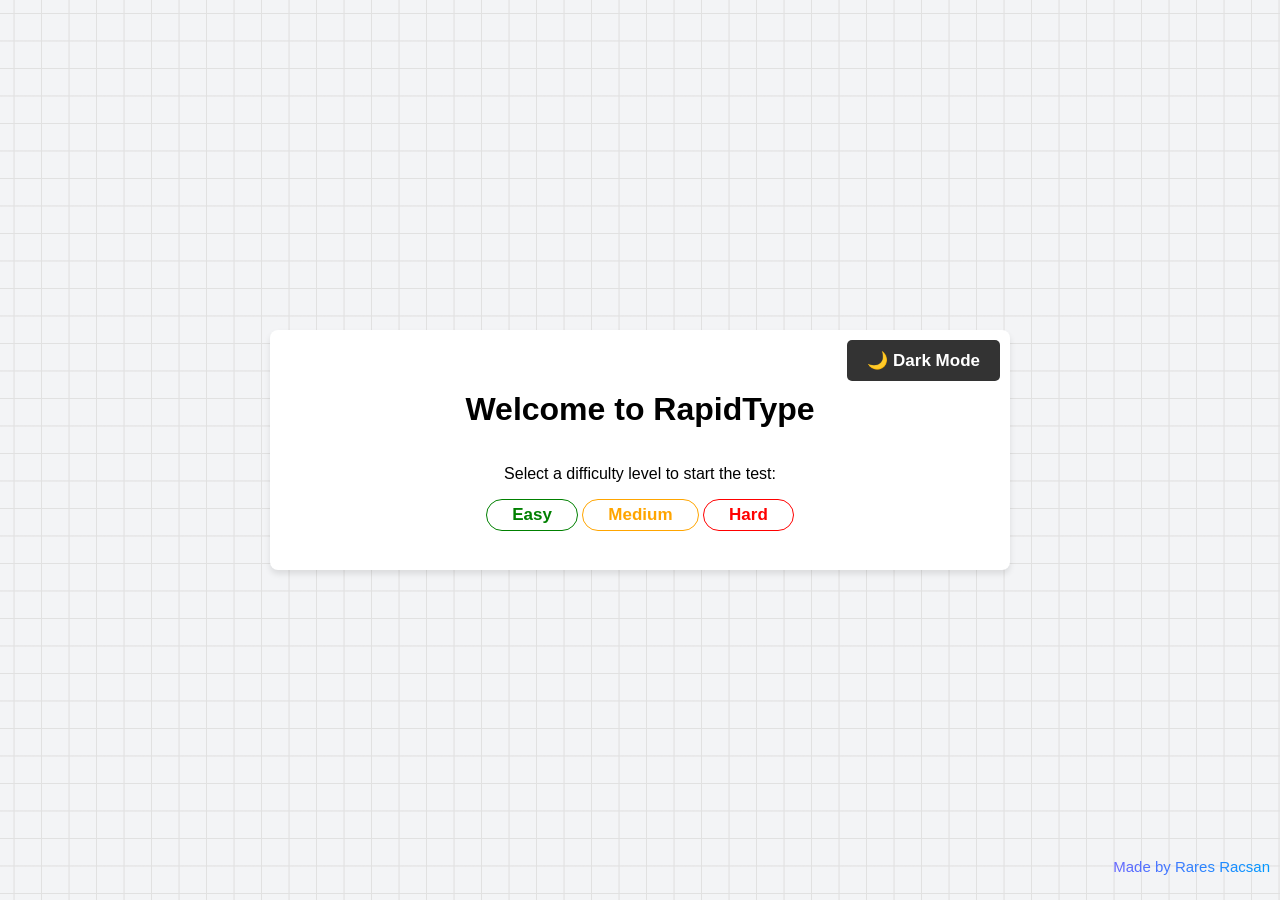
==== index.html @ 55bacde4 "Added toggleable dark mode" ====
<!DOCTYPE html>
<html lang="en">
<head>
  <meta charset="UTF-8">
  <meta name="viewport" content="width=device-width, initial-scale=1.0">
  <title>RapidType - Typing Speed Test</title>
  <link rel="stylesheet" href="index_style.css">
</head>
<body>
  <div class="container">
    <h1>Welcome to RapidType</h1>
    <p>Select a difficulty level to start the test:</p>
    <button id="dark-mode-toggle" class="dark-mode-btn">🌙 Dark Mode</button>
    <div class="difficulty-buttons">
      <button class="easy" onclick="startGame('easy')"><span>Easy</span></button>
      <button class="medium" onclick="startGame('medium')"><span>Medium</span></button>
      <button class="hard" onclick="startGame('hard')"><span>Hard</span></button>
    </div>
  </div>
  <div class="footer" id="footertext">
    <p class="rainbow rainbow_text_animated">Made by Rares Racsan</p>
  </div>
  <script>
    function startGame(level) {
      window.location.href = `test.html?difficulty=${level}`;
    }

    // Dark mode toggle
    const darkModeToggle = document.getElementById('dark-mode-toggle');
    const body = document.body;

    // Check for saved theme preference or default to light mode
    const currentTheme = localStorage.getItem('theme') || 'light';
    if (currentTheme === 'dark') {
      body.classList.add('dark');
      darkModeToggle.textContent = '☀️ Light Mode';
    }

    darkModeToggle.addEventListener('click', () => {
      body.classList.toggle('dark');
      const theme = body.classList.contains('dark') ? 'dark' : 'light';
      localStorage.setItem('theme', theme);
      darkModeToggle.textContent = theme === 'dark' ? '☀️ Light Mode' : '🌙 Dark Mode';
    });
  </script>
</body>
</html>
---- index_style.css ----
body,
html {
  margin: 0;
  padding: 0;
  box-sizing: border-box;
  font-family: Arial, sans-serif;
}

body {
  display: flex;
  justify-content: center;
  align-items: center;
  height: 100vh;
  --bg-color: #f3f4f6;
  --grid-color: #E1E1E1;
  background-color: var(--bg-color);
  background-image: linear-gradient(0deg, transparent 24%, var(--grid-color) 25%, var(--grid-color) 26%, transparent 27%,transparent 74%, var(--grid-color) 75%, var(--grid-color) 76%, transparent 77%,transparent),
      linear-gradient(90deg, transparent 24%, var(--grid-color) 25%, var(--grid-color) 26%, transparent 27%,transparent 74%, var(--grid-color) 75%, var(--grid-color) 76%, transparent 77%,transparent);
  background-size: 55px 55px;
}

.dark {
  --bg-color: #333;
  --grid-color: #555;
}

.container {
  text-align: center;
  background: #fff;
  padding: 20px;
  width: 700px;
  min-height: 200px;
  border-radius: 8px;
  box-shadow: 0 4px 6px rgba(0, 0, 0, 0.1);
  display: flex;
  flex-direction: column;
  justify-content: center;
  align-items: center;
  position: relative;
}

.dark-mode-btn {
  background: #333;
  color: white;
  border: none;
  padding: 10px 20px;
  border-radius: 5px;
  cursor: pointer;
  position: absolute;
  top: 10px;
  right: 10px;
}

.dark-mode-btn:hover {
  background: #555;
}

button {
  background: transparent;
  position: relative;
  padding: 5px 15px;
  align-items: center;
  font-size: 17px;
  font-weight: 600;
  text-decoration: none;
  cursor: pointer;
  border-radius: 25px;
  outline: none;
  overflow: hidden;
  transition: color 0.3s 0.1s ease-out;
  text-align: center;
  z-index: 2;
}

button.easy {
  color: green;
  border: 1px solid green;
}

button.medium {
  color: orange;
  border: 1px solid orange;
}

button.hard {
  color: red;
  border: 1px solid red;
}

button span {
  margin: 10px;
}

button::before {
  position: absolute;
  top: 0;
  left: 0;
  right: 0;
  bottom: 0;
  margin: auto;
  content: "";
  border-radius: 50%;
  display: block;
  width: 20em;
  height: 20em;
  left: -5em;
  text-align: center;
  transition: box-shadow 0.5s ease-out;
  z-index: -1;
}

button.easy:hover {
    color: #fff;
    border: 1px solid green;
}

button.medium:hover {
    color: #fff;
    border: 1px solid orange;
}

button.hard:hover {
  color: #fff;
  border: 1px solid red;
}

button.easy:hover::before {
    box-shadow: inset 0 0 0 10em green;
  }

button.medium:hover::before {
  box-shadow: inset 0 0 0 10em orange;
}

button.hard:hover::before {
  box-shadow: inset 0 0 0 10em red;
}

.footer {
  position: fixed;
  bottom: 10px;
  right: 10px;
  font-size: 0.9em;
  color: black;
}

.rainbow {
  text-align: center;
  font-size: 15px;
}

.rainbow_text_animated {
  background: linear-gradient(to right, #6666ff, #0099ff , #00ff00, #ff3399, #6666ff);
  -webkit-background-clip: text;
  background-clip: text;
  color: transparent;
  animation: rainbow_animation 6s ease-in-out infinite;
  background-size: 400% 100%;
}

@keyframes rainbow_animation {
  0%,100% {
      background-position: 0 0;
  }

  50% {
      background-position: 100% 0;
  }
}
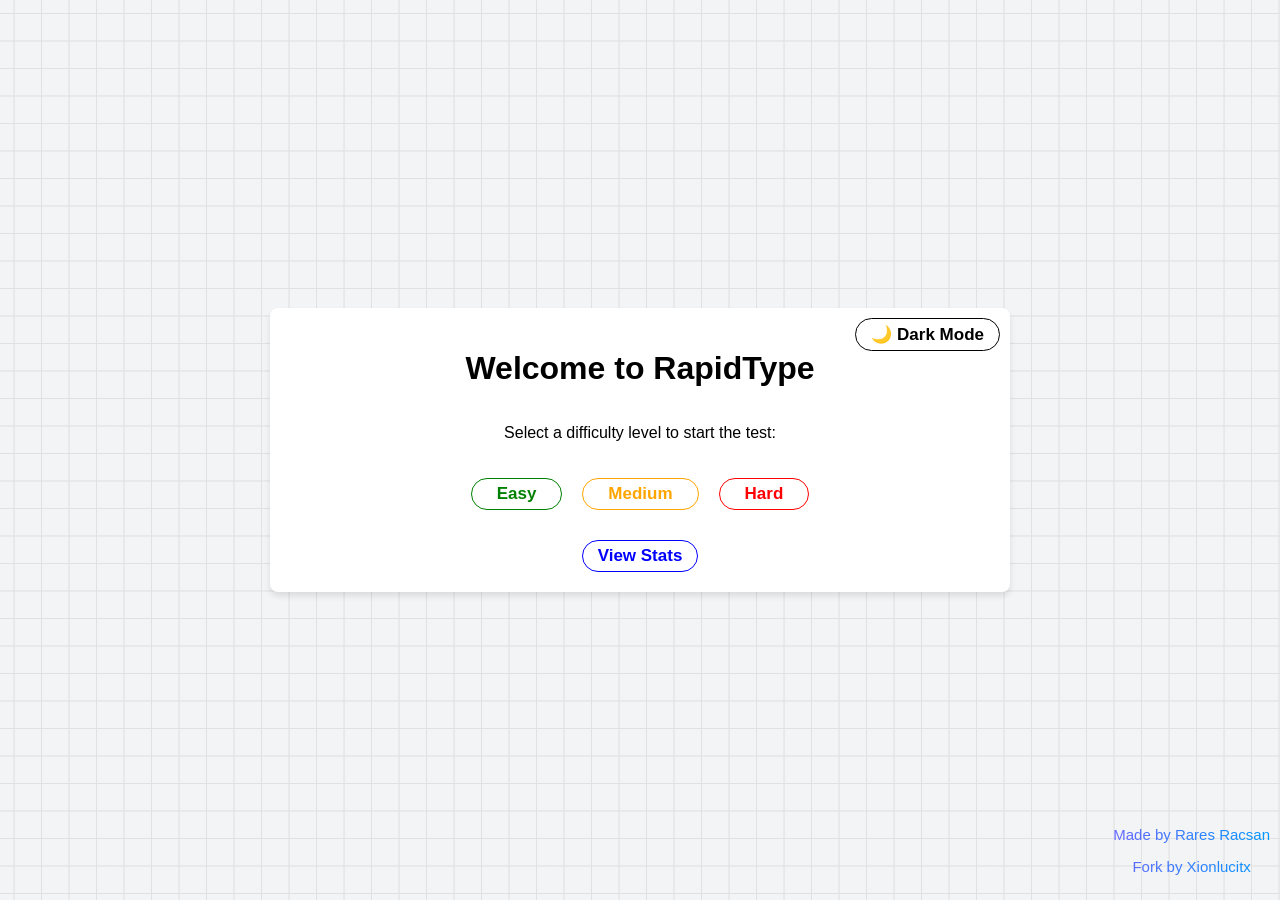
==== commit 5c5f3814: "Updated CSS Addedd score display, read, delete, filter scores, avg score, high score" ====
--- a/index.html
+++ b/index.html
@@ -16,9 +16,34 @@
       <button class="medium" onclick="startGame('medium')"><span>Medium</span></button>
       <button class="hard" onclick="startGame('hard')"><span>Hard</span></button>
     </div>
+    <button id="view-stats-btn" class="view-stats-btn">View Stats</button>
+  </div>
+  <div class="stats-modal hidden" id="stats-modal">
+    <div class="stats-content">
+      <h2>Your Typing Stats</h2>
+      <div id="stats-summary">
+        <div class="summary-item">
+          <strong>High Score:</strong> <span id="high-score">0</span>
+        </div>
+        <div class="summary-item">
+          <strong>Average Score:</strong> <span id="avg-score">0</span>
+        </div>
+      </div>
+      <div class="difficulty-filter">
+        <label><input type="checkbox" value="easy" class="difficulty-checkbox" checked> Easy</label>
+        <label><input type="checkbox" value="medium" class="difficulty-checkbox" checked> Medium</label>
+        <label><input type="checkbox" value="hard" class="difficulty-checkbox" checked> Hard</label>
+      </div>
+      <div id="stats-list"></div>
+      <div class="stats-buttons">
+        <button id="delete-all-stats-btn" class="delete-all-btn">Delete All Stats</button>
+        <button id="close-stats-btn">Close</button>
+      </div>
+    </div>
   </div>
   <div class="footer" id="footertext">
     <p class="rainbow rainbow_text_animated">Made by Rares Racsan</p>
+    <p class="rainbow rainbow_text_animated">Fork by Xionlucitx</p>
   </div>
   <script>
     function startGame(level) {
@@ -42,6 +67,87 @@
       localStorage.setItem('theme', theme);
       darkModeToggle.textContent = theme === 'dark' ? '☀️ Light Mode' : '🌙 Dark Mode';
     });
+
+    // Stats modal
+    const viewStatsBtn = document.getElementById('view-stats-btn');
+    const statsModal = document.getElementById('stats-modal');
+    const statsList = document.getElementById('stats-list');
+    const closeStatsBtn = document.getElementById('close-stats-btn');
+    const deleteAllStatsBtn = document.getElementById('delete-all-stats-btn');
+    const highScoreSpan = document.getElementById('high-score');
+    const avgScoreSpan = document.getElementById('avg-score');
+    const difficultyCheckboxes = document.querySelectorAll('.difficulty-checkbox');
+
+    function getSelectedDifficulties() {
+      return Array.from(difficultyCheckboxes)
+        .filter(cb => cb.checked)
+        .map(cb => cb.value);
+    }
+
+    function updateStatsDisplay() {
+      const results = JSON.parse(localStorage.getItem('typingTestResults') || '[]');
+      const selectedDifficulties = getSelectedDifficulties();
+      const filteredResults = results.filter(r => selectedDifficulties.includes(r.difficulty));
+      
+      if (results.length === 0) {
+        statsList.innerHTML = '<p>No test results yet.</p>';
+        highScoreSpan.textContent = '0';
+        avgScoreSpan.textContent = '0';
+      } else if (filteredResults.length === 0) {
+        statsList.innerHTML = '<p>No results for selected difficulties.</p>';
+        highScoreSpan.textContent = '0';
+        avgScoreSpan.textContent = '0';
+      } else {
+        // Calculate high score and average from FILTERED results
+        const scores = filteredResults.map(r => r.score || 0);
+        const highScore = Math.max(...scores);
+        const avgScore = Math.round(scores.reduce((a, b) => a + b, 0) / scores.length);
+        
+        highScoreSpan.textContent = highScore;
+        avgScoreSpan.textContent = avgScore;
+
+        statsList.innerHTML = filteredResults.map((result, index) => {
+          const originalIndex = results.indexOf(result);
+          const dateOnly = new Date(result.timestamp).toLocaleDateString();
+          return `
+            <div class="stat-item">
+              <div class="stat-info">
+                <strong>${result.difficulty.toUpperCase()}</strong> - ${dateOnly}<br>
+                WPM: ${result.wpm} | CPM: ${result.cpm} | Accuracy: ${result.accuracy}% | Score: ${result.score || 'N/A'}
+              </div>
+              <button class="delete-stat-btn" onclick="deleteStatResult(${originalIndex})">Delete</button>
+            </div>
+          `;
+        }).join('');
+      }
+    }
+
+    window.deleteStatResult = function(index) {
+      const results = JSON.parse(localStorage.getItem('typingTestResults') || '[]');
+      results.splice(index, 1);
+      localStorage.setItem('typingTestResults', JSON.stringify(results));
+      updateStatsDisplay();
+    };
+
+    viewStatsBtn.addEventListener('click', () => {
+      updateStatsDisplay();
+      statsModal.classList.remove('hidden');
+    });
+
+    difficultyCheckboxes.forEach(checkbox => {
+      checkbox.addEventListener('change', updateStatsDisplay);
+    });
+
+    deleteAllStatsBtn.addEventListener('click', () => {
+      if (confirm('Are you sure you want to delete all stats? This cannot be undone.')) {
+        localStorage.setItem('typingTestResults', '[]');
+        updateStatsDisplay();
+      }
+    });
+
+    closeStatsBtn.addEventListener('click', () => {
+      statsModal.classList.add('hidden');
+    });
   </script>
 </body>
 </html>
--- a/index_style.css
+++ b/index_style.css
@@ -40,19 +40,265 @@
 }
 
 .dark-mode-btn {
-  background: #333;
+  background: transparent;
+  color: black;
+  border: 1px solid black;
+  padding: 5px 15px;
+  border-radius: 25px;
+  cursor: pointer;
+  position: absolute;
+  top: 10px;
+  right: 10px;
+  font-size: 17px;
+  font-weight: 600;
+  text-decoration: none;
+  outline: none;
+  overflow: hidden;
+  transition: color 0.3s 0.1s ease-out, border-color 0.3s 0.1s ease-out;
+  text-align: center;
+  z-index: 2;
+}
+
+.dark-mode-btn::before {
+  position: absolute;
+  top: 0;
+  left: 0;
+  right: 0;
+  bottom: 0;
+  margin: auto;
+  content: "";
+  border-radius: 50%;
+  display: block;
+  width: 20em;
+  height: 20em;
+  left: -5em;
+  text-align: center;
+  transition: box-shadow 0.5s ease-out;
+  z-index: -1;
+}
+
+.dark-mode-btn:hover {
+  color: #fff;
+}
+
+.dark-mode-btn:hover::before {
+  box-shadow: inset 0 0 0 10em black;
+}
+
+body.dark .dark-mode-btn {
+  color: #d3d3d3;
+  border: 1px solid #d3d3d3;
+}
+
+body.dark .dark-mode-btn:hover {
+  color: #fff;
+}
+
+body.dark .dark-mode-btn:hover::before {
+  box-shadow: inset 0 0 0 10em #d3d3d3;
+}
+
+.view-stats-btn {
+  background: transparent;
+  color: blue !important;
+  border: 1px solid blue;
+  padding: 5px 15px;
+  border-radius: 25px;
+  cursor: pointer;
+  margin-top: 10px;
+  position: relative;
+  font-size: 17px;
+  font-weight: 600;
+  text-decoration: none;
+  outline: none;
+  overflow: hidden;
+  transition: color 0.3s 0.1s ease-out;
+  text-align: center;
+  z-index: 2;
+}
+
+.view-stats-btn::before {
+  position: absolute;
+  top: 0;
+  left: 0;
+  right: 0;
+  bottom: 0;
+  margin: auto;
+  content: "";
+  border-radius: 50%;
+  display: block;
+  width: 20em;
+  height: 20em;
+  left: -5em;
+  text-align: center;
+  transition: box-shadow 0.5s ease-out;
+  z-index: -1;
+}
+
+.view-stats-btn:hover {
+  color: #fff;
+  border: 1px solid blue;
+}
+
+.view-stats-btn:hover::before {
+  box-shadow: inset 0 0 0 10em blue;
+}
+
+.difficulty-buttons {
+  display: flex;
+  justify-content: center;
+  gap: 20px;
+  width: 100%;
+  margin: 20px 0;
+}
+
+.stats-modal {
+  position: fixed;
+  top: 0;
+  left: 0;
+  width: 100%;
+  height: 100%;
+  background: rgba(0, 0, 0, 0.5);
+  display: flex;
+  justify-content: center;
+  align-items: center;
+  z-index: 1000;
+}
+
+.stats-modal.hidden {
+  display: none;
+}
+
+.stats-content {
+  background: white;
+  color: rgb(0, 0, 139);
+  padding: 20px;
+  border-radius: 8px;
+  max-width: 600px;
+  max-height: 80%;
+  overflow-y: auto;
+  border: 2px solid rgb(181, 160, 255);
+  box-shadow: 0 4px 6px rgba(0, 0, 0, 0.1);
+}
+
+.stats-content h2 {
+  color: rgb(0, 0, 139);
+  margin-top: 0;
+}
+
+#close-stats-btn {
+  background: #dc3545;
   color: white;
   border: none;
   padding: 10px 20px;
   border-radius: 5px;
   cursor: pointer;
-  position: absolute;
-  top: 10px;
-  right: 10px;
-}
-
-.dark-mode-btn:hover {
-  background: #555;
+}
+
+#close-stats-btn:hover {
+  background: #c82333;
+}
+
+#stats-list {
+  margin-bottom: 20px;
+}
+
+.stat-item {
+  position: relative;
+  display: flex;
+  justify-content: space-between;
+  align-items: center;
+  border-bottom: 1px solid #ddd;
+  padding: 10px 0;
+  margin-bottom: 10px;
+}
+
+.stat-item:last-child {
+  border-bottom: none;
+}
+
+#stats-summary {
+  background: #f0f0f0;
+  padding: 15px;
+  border-radius: 5px;
+  margin-bottom: 20px;
+}
+
+.summary-item {
+  display: flex;
+  justify-content: space-between;
+  margin-bottom: 10px;
+  font-size: 1.1em;
+}
+
+.summary-item:last-child {
+  margin-bottom: 0;
+}
+
+.difficulty-filter {
+  display: flex;
+  gap: 20px;
+  margin-bottom: 20px;
+  padding: 10px;
+  background: #f9f9f9;
+  border-radius: 5px;
+}
+
+.difficulty-filter label {
+  display: flex;
+  align-items: center;
+  gap: 5px;
+  cursor: pointer;
+  font-weight: 500;
+}
+
+.difficulty-checkbox {
+  cursor: pointer;
+  width: 18px;
+  height: 18px;
+}
+
+.stat-info {
+  flex: 1;
+}
+
+.delete-stat-btn {
+  background: #dc3545;
+  color: white;
+  border: none;
+  padding: 5px 10px;
+  border-radius: 3px;
+  cursor: pointer;
+  font-size: 0.9em;
+  margin-left: 10px;
+}
+
+.delete-stat-btn:hover {
+  background: #c82333;
+}
+
+.stats-buttons {
+  display: flex;
+  gap: 10px;
+  margin-top: 20px;
+}
+
+.stats-buttons button {
+  flex: 1;
+}
+
+.delete-all-btn {
+  background: #ffc107;
+  color: black;
+  border: none;
+  padding: 10px 20px;
+  border-radius: 5px;
+  cursor: pointer;
+  flex: 1;
+}
+
+.delete-all-btn:hover {
+  background: #e0a800;
 }
 
 button {
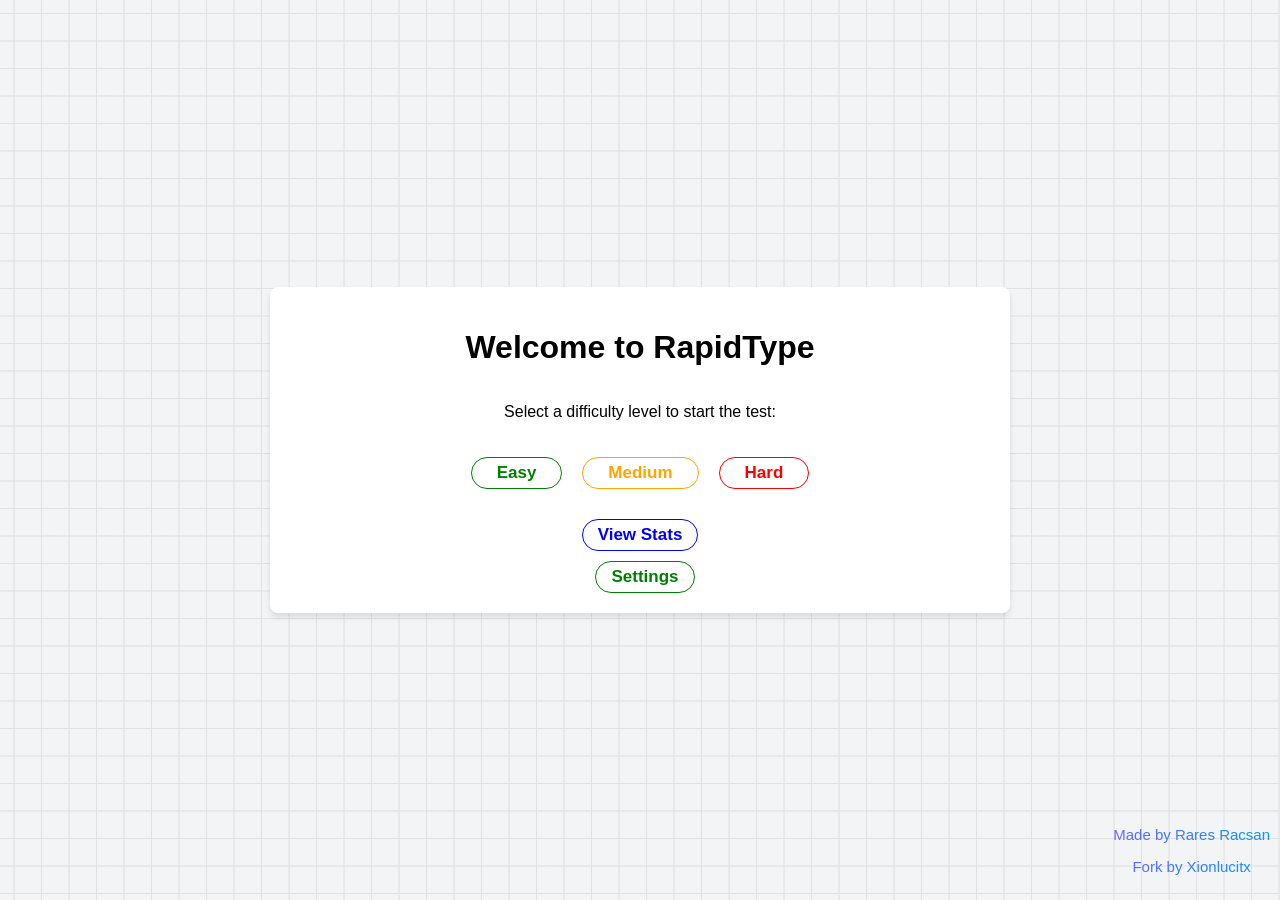
==== commit a2ce5e14: "A lot of stuff was changed. Special characters changing 1/2 words before typing must be fixed. Capit" ====
--- a/index.html
+++ b/index.html
@@ -10,13 +10,48 @@
   <div class="container">
     <h1>Welcome to RapidType</h1>
     <p>Select a difficulty level to start the test:</p>
-    <button id="dark-mode-toggle" class="dark-mode-btn">🌙 Dark Mode</button>
     <div class="difficulty-buttons">
       <button class="easy" onclick="startGame('easy')"><span>Easy</span></button>
       <button class="medium" onclick="startGame('medium')"><span>Medium</span></button>
       <button class="hard" onclick="startGame('hard')"><span>Hard</span></button>
     </div>
     <button id="view-stats-btn" class="view-stats-btn">View Stats</button>
+    <button id="settings-btn" class="settings-btn">Settings</button>
+  </div>
+  <div class="settings-modal hidden" id="settings-modal">
+    <div class="settings-content">
+      <h2>Settings</h2>
+      <div class="settings-section">
+        <h3>Test Settings</h3>
+        <div class="setting-item">
+          <label>
+            <input type="radio" name="view-mode" value="vertical" checked> Vertical view
+          </label>
+        </div>
+        <div class="setting-item">
+          <label>
+            <input type="radio" name="view-mode" value="horizontal"> Horizontal view
+          </label>
+        </div>
+      </div>
+      <div class="settings-section">
+        <h3>Visuals</h3>
+        <div class="setting-item">
+          <label>
+            <input type="checkbox" id="dark-mode-toggle-setting"> Dark mode
+          </label>
+        </div>
+        <div class="setting-item">
+          <label>
+            <input type="checkbox" id="show-results-toggle"> Show results popup
+          </label>
+        </div>
+      </div>
+      <div class="settings-buttons">
+        <button id="save-settings-btn" class="save-settings-btn">Save Settings</button>
+        <button id="close-settings-btn">Close</button>
+      </div>
+    </div>
   </div>
   <div class="stats-modal hidden" id="stats-modal">
     <div class="stats-content">
@@ -33,6 +68,7 @@
         <label><input type="checkbox" value="easy" class="difficulty-checkbox" checked> Easy</label>
         <label><input type="checkbox" value="medium" class="difficulty-checkbox" checked> Medium</label>
         <label><input type="checkbox" value="hard" class="difficulty-checkbox" checked> Hard</label>
+        <label><input type="checkbox" id="perfect-game-checkbox" class="filter-checkbox"> Perfect Games</label>
       </div>
       <div id="stats-list"></div>
       <div class="stats-buttons">
@@ -41,6 +77,17 @@
       </div>
     </div>
   </div>
+  <div class="confirm-modal hidden" id="confirm-modal">
+    <div class="confirm-content">
+      <h3 id="confirm-title">Confirm Deletion</h3>
+      <p id="confirm-message">Type to confirm deletion:</p>
+      <input type="text" id="confirm-input" placeholder="Type here..." />
+      <div class="confirm-buttons">
+        <button id="confirm-delete-btn" class="confirm-delete-btn">Delete</button>
+        <button id="cancel-delete-btn" class="cancel-delete-btn">Cancel</button>
+      </div>
+    </div>
+  </div>
   <div class="footer" id="footertext">
     <p class="rainbow rainbow_text_animated">Made by Rares Racsan</p>
     <p class="rainbow rainbow_text_animated">Fork by Xionlucitx</p>
@@ -49,24 +96,6 @@
     function startGame(level) {
       window.location.href = `test.html?difficulty=${level}`;
     }
-
-    // Dark mode toggle
-    const darkModeToggle = document.getElementById('dark-mode-toggle');
-    const body = document.body;
-
-    // Check for saved theme preference or default to light mode
-    const currentTheme = localStorage.getItem('theme') || 'light';
-    if (currentTheme === 'dark') {
-      body.classList.add('dark');
-      darkModeToggle.textContent = '☀️ Light Mode';
-    }
-
-    darkModeToggle.addEventListener('click', () => {
-      body.classList.toggle('dark');
-      const theme = body.classList.contains('dark') ? 'dark' : 'light';
-      localStorage.setItem('theme', theme);
-      darkModeToggle.textContent = theme === 'dark' ? '☀️ Light Mode' : '🌙 Dark Mode';
-    });
 
     // Stats modal
     const viewStatsBtn = document.getElementById('view-stats-btn');
@@ -77,6 +106,18 @@
     const highScoreSpan = document.getElementById('high-score');
     const avgScoreSpan = document.getElementById('avg-score');
     const difficultyCheckboxes = document.querySelectorAll('.difficulty-checkbox');
+    const perfectGameCheckbox = document.getElementById('perfect-game-checkbox');
+    const confirmModal = document.getElementById('confirm-modal');
+    const confirmInput = document.getElementById('confirm-input');
+    const confirmDeleteBtn = document.getElementById('confirm-delete-btn');
+    const cancelDeleteBtn = document.getElementById('cancel-delete-btn');
+    const confirmTitle = document.getElementById('confirm-title');
+    const confirmMessage = document.getElementById('confirm-message');
+    
+    let pendingDeleteAction = null;
+    let pendingDeleteIndex = null;
+    const DELETE_RECORD_TEXT = 'delete record';
+    const DELETE_ALL_TEXT = 'delete all stats';
 
     function getSelectedDifficulties() {
       return Array.from(difficultyCheckboxes)
@@ -87,14 +128,20 @@
     function updateStatsDisplay() {
       const results = JSON.parse(localStorage.getItem('typingTestResults') || '[]');
       const selectedDifficulties = getSelectedDifficulties();
-      const filteredResults = results.filter(r => selectedDifficulties.includes(r.difficulty));
+      const showPerfectOnly = perfectGameCheckbox.checked;
+      
+      let filteredResults = results.filter(r => selectedDifficulties.includes(r.difficulty));
+      
+      if (showPerfectOnly) {
+        filteredResults = filteredResults.filter(r => r.isPerfectGame === true);
+      }
       
       if (results.length === 0) {
         statsList.innerHTML = '<p>No test results yet.</p>';
         highScoreSpan.textContent = '0';
         avgScoreSpan.textContent = '0';
       } else if (filteredResults.length === 0) {
-        statsList.innerHTML = '<p>No results for selected difficulties.</p>';
+        statsList.innerHTML = '<p>No results for selected filters.</p>';
         highScoreSpan.textContent = '0';
         avgScoreSpan.textContent = '0';
       } else {
@@ -109,11 +156,16 @@
         statsList.innerHTML = filteredResults.map((result, index) => {
           const originalIndex = results.indexOf(result);
           const dateOnly = new Date(result.timestamp).toLocaleDateString();
+          const scores = filteredResults.map(r => r.score || 0);
+          const highScore = Math.max(...scores);
+          const isHighScore = result.score === highScore;
+          const starIcon = isHighScore ? ' ⭐' : '';
+          const isPerfect = result.isPerfectGame ? ' class="perfect-accuracy"' : '';
           return `
             <div class="stat-item">
               <div class="stat-info">
                 <strong>${result.difficulty.toUpperCase()}</strong> - ${dateOnly}<br>
-                WPM: ${result.wpm} | CPM: ${result.cpm} | Accuracy: ${result.accuracy}% | Score: ${result.score || 'N/A'}
+                WPM: ${result.wpm} | CPM: ${result.cpm} | Accuracy: <span${isPerfect}>${result.accuracy}%</span> | Score: ${result.score || 'N/A'}${starIcon}
               </div>
               <button class="delete-stat-btn" onclick="deleteStatResult(${originalIndex})">Delete</button>
             </div>
@@ -123,10 +175,14 @@
     }
 
     window.deleteStatResult = function(index) {
-      const results = JSON.parse(localStorage.getItem('typingTestResults') || '[]');
-      results.splice(index, 1);
-      localStorage.setItem('typingTestResults', JSON.stringify(results));
-      updateStatsDisplay();
+      pendingDeleteAction = 'single';
+      pendingDeleteIndex = index;
+      confirmTitle.textContent = 'Delete Record?';
+      confirmMessage.textContent = `Type "${DELETE_RECORD_TEXT}" to confirm:`;
+      confirmInput.value = '';
+      confirmInput.placeholder = DELETE_RECORD_TEXT;
+      confirmModal.classList.remove('hidden');
+      confirmInput.focus();
     };
 
     viewStatsBtn.addEventListener('click', () => {
@@ -138,16 +194,141 @@
       checkbox.addEventListener('change', updateStatsDisplay);
     });
 
+    perfectGameCheckbox.addEventListener('change', updateStatsDisplay);
+
     deleteAllStatsBtn.addEventListener('click', () => {
-      if (confirm('Are you sure you want to delete all stats? This cannot be undone.')) {
-        localStorage.setItem('typingTestResults', '[]');
-        updateStatsDisplay();
+      pendingDeleteAction = 'all';
+      confirmTitle.textContent = 'Delete All Stats?';
+      confirmMessage.textContent = `Type "${DELETE_ALL_TEXT}" to confirm:`;
+      confirmInput.value = '';
+      confirmInput.placeholder = DELETE_ALL_TEXT;
+      confirmModal.classList.remove('hidden');
+      confirmInput.focus();
+    });
+
+    confirmDeleteBtn.addEventListener('click', () => {
+      const inputValue = confirmInput.value.trim().toLowerCase();
+      
+      if (pendingDeleteAction === 'single') {
+        if (inputValue === DELETE_RECORD_TEXT) {
+          const results = JSON.parse(localStorage.getItem('typingTestResults') || '[]');
+          results.splice(pendingDeleteIndex, 1);
+          localStorage.setItem('typingTestResults', JSON.stringify(results));
+          updateStatsDisplay();
+          confirmModal.classList.add('hidden');
+          pendingDeleteAction = null;
+          pendingDeleteIndex = null;
+        } else {
+          confirmInput.style.borderColor = 'red';
+          setTimeout(() => { confirmInput.style.borderColor = ''; }, 1000);
+        }
+      } else if (pendingDeleteAction === 'all') {
+        if (inputValue === DELETE_ALL_TEXT) {
+          localStorage.setItem('typingTestResults', '[]');
+          updateStatsDisplay();
+          confirmModal.classList.add('hidden');
+          pendingDeleteAction = null;
+        } else {
+          confirmInput.style.borderColor = 'red';
+          setTimeout(() => { confirmInput.style.borderColor = ''; }, 1000);
+        }
+      }
+    });
+
+    cancelDeleteBtn.addEventListener('click', () => {
+      confirmModal.classList.add('hidden');
+      pendingDeleteAction = null;
+      pendingDeleteIndex = null;
+      confirmInput.value = '';
+    });
+
+    confirmInput.addEventListener('keypress', (e) => {
+      if (e.key === 'Enter') {
+        confirmDeleteBtn.click();
       }
     });
 
     closeStatsBtn.addEventListener('click', () => {
       statsModal.classList.add('hidden');
     });
+
+    // Settings modal
+    const settingsBtn = document.getElementById('settings-btn');
+    const settingsModal = document.getElementById('settings-modal');
+    const closeSettingsBtn = document.getElementById('close-settings-btn');
+    const saveSettingsBtn = document.getElementById('save-settings-btn');
+    const darkModeToggleSetting = document.getElementById('dark-mode-toggle-setting');
+    const showResultsToggle = document.getElementById('show-results-toggle');
+    const viewModeRadios = document.querySelectorAll('input[name="view-mode"]');
+    const body = document.body;
+
+    // Load saved settings
+    function loadSettings() {
+      const settings = JSON.parse(localStorage.getItem('typingTestSettings') || '{}');
+      const viewMode = settings.viewMode || 'vertical';
+      const darkMode = settings.darkMode || false;
+      const showResults = settings.showResults !== false; // Default to true
+
+      // Set radio buttons
+      viewModeRadios.forEach(radio => {
+        radio.checked = radio.value === viewMode;
+      });
+
+      // Set checkboxes
+      darkModeToggleSetting.checked = darkMode;
+      showResultsToggle.checked = showResults;
+
+      // Apply current settings
+      applySettings(settings);
+    }
+
+    // Save settings
+    function saveSettings() {
+      const viewMode = document.querySelector('input[name="view-mode"]:checked').value;
+      const darkMode = darkModeToggleSetting.checked;
+      const showResults = showResultsToggle.checked;
+
+      const settings = {
+        viewMode: viewMode,
+        darkMode: darkMode,
+        showResults: showResults
+      };
+
+      localStorage.setItem('typingTestSettings', JSON.stringify(settings));
+      applySettings(settings);
+    }
+
+    // Apply settings to the page
+    function applySettings(settings) {
+      // Apply dark mode
+      if (settings.darkMode) {
+        body.classList.add('dark');
+      } else {
+        body.classList.remove('dark');
+      }
+
+      // Store view mode for use in test page
+      localStorage.setItem('viewMode', settings.viewMode || 'vertical');
+    }
+
+    // Settings modal event listeners
+    settingsBtn.addEventListener('click', () => {
+      loadSettings();
+      settingsModal.classList.remove('hidden');
+    });
+
+    closeSettingsBtn.addEventListener('click', () => {
+      settingsModal.classList.add('hidden');
+    });
+
+    saveSettingsBtn.addEventListener('click', () => {
+      saveSettings();
+      settingsModal.classList.add('hidden');
+      alert('Settings saved!');
+    });
+
+    // Load settings on page load
+    loadSettings();
   </script>
 </body>
 </html>
--- a/index_style.css
+++ b/index_style.css
@@ -136,12 +136,59 @@
 }
 
 .view-stats-btn:hover {
-  color: #fff;
+  color: #fff !important;
   border: 1px solid blue;
 }
 
 .view-stats-btn:hover::before {
   box-shadow: inset 0 0 0 10em blue;
+}
+
+.settings-btn {
+  background: transparent;
+  color: green !important;
+  border: 1px solid green;
+  padding: 5px 15px;
+  border-radius: 25px;
+  cursor: pointer;
+  margin-top: 10px;
+  margin-left: 10px;
+  position: relative;
+  font-size: 17px;
+  font-weight: 600;
+  text-decoration: none;
+  outline: none;
+  overflow: hidden;
+  transition: color 0.3s 0.1s ease-out;
+  text-align: center;
+  z-index: 2;
+}
+
+.settings-btn::before {
+  position: absolute;
+  top: 0;
+  left: 0;
+  right: 0;
+  bottom: 0;
+  margin: auto;
+  content: "";
+  border-radius: 50%;
+  display: block;
+  width: 20em;
+  height: 20em;
+  left: -5em;
+  text-align: center;
+  transition: box-shadow 0.5s ease-out;
+  z-index: -1;
+}
+
+.settings-btn:hover {
+  color: #fff !important;
+  border: 1px solid green;
+}
+
+.settings-btn:hover::before {
+  box-shadow: inset 0 0 0 10em green;
 }
 
 .difficulty-buttons {
@@ -150,6 +197,124 @@
   gap: 20px;
   width: 100%;
   margin: 20px 0;
+}
+
+.settings-modal {
+  position: fixed;
+  top: 0;
+  left: 0;
+  width: 100%;
+  height: 100%;
+  background: rgba(0, 0, 0, 0.5);
+  display: flex;
+  justify-content: center;
+  align-items: center;
+  z-index: 1000;
+}
+
+.settings-modal.hidden {
+  display: none;
+}
+
+.settings-content {
+  background: white;
+  color: rgb(0, 0, 139);
+  padding: 20px;
+  border-radius: 8px;
+  max-width: 500px;
+  max-height: 80%;
+  overflow-y: auto;
+  border: 2px solid rgb(34, 139, 34);
+  box-shadow: 0 4px 6px rgba(0, 0, 0, 0.1);
+}
+
+.settings-content h2 {
+  color: rgb(0, 0, 139);
+  margin-top: 0;
+  text-align: center;
+}
+
+.settings-section {
+  margin-bottom: 25px;
+  padding: 15px;
+  background: #f9f9f9;
+  border-radius: 5px;
+}
+
+.settings-section h3 {
+  margin-top: 0;
+  margin-bottom: 15px;
+  color: rgb(34, 139, 34);
+  font-size: 1.1em;
+}
+
+.setting-item {
+  margin-bottom: 15px;
+  display: flex;
+  justify-content: space-between;
+  align-items: center;
+}
+
+.setting-item label {
+  font-weight: 500;
+  flex: 1;
+}
+
+.setting-item select,
+.setting-item input[type="checkbox"] {
+  margin-left: 10px;
+}
+
+.setting-item button {
+  margin-left: 5px;
+  padding: 5px 10px;
+  border-radius: 3px;
+  border: 1px solid #ccc;
+  background: white;
+  cursor: pointer;
+}
+
+.setting-item button:hover {
+  background: #f0f0f0;
+}
+
+.export-btn {
+  background: #28a745;
+  color: white;
+  border-color: #28a745;
+}
+
+.import-btn {
+  background: #007bff;
+  color: white;
+  border-color: #007bff;
+}
+
+.reset-btn {
+  background: #dc3545;
+  color: white;
+  border-color: #dc3545;
+}
+
+.settings-buttons {
+  display: flex;
+  gap: 10px;
+  margin-top: 20px;
+  justify-content: center;
+}
+
+.save-settings-btn {
+  background: #28a745;
+  color: white;
+  border: none;
+  padding: 10px 20px;
+  border-radius: 5px;
+  cursor: pointer;
+  font-weight: 600;
+}
+
+.save-settings-btn:hover {
+  background: #218838;
 }
 
 .stats-modal {
@@ -213,8 +378,108 @@
   margin-bottom: 10px;
 }
 
+/* Settings Modal */
+.settings-modal {
+  position: fixed;
+  top: 0;
+  left: 0;
+  width: 100%;
+  height: 100%;
+  background: rgba(0, 0, 0, 0.5);
+  display: flex;
+  justify-content: center;
+  align-items: center;
+  z-index: 1000;
+}
+
+.settings-modal.hidden {
+  display: none;
+}
+
+.settings-content {
+  background: white;
+  color: rgb(0, 0, 139);
+  padding: 20px;
+  border-radius: 8px;
+  max-width: 400px;
+  border: 2px solid rgb(181, 160, 255);
+  box-shadow: 0 4px 6px rgba(0, 0, 0, 0.1);
+}
+
+.settings-content h2 {
+  color: rgb(0, 0, 139);
+  margin-top: 0;
+  text-align: center;
+}
+
+.settings-section {
+  margin-bottom: 20px;
+}
+
+.settings-section h3 {
+  color: rgb(0, 0, 139);
+  margin-bottom: 10px;
+  font-size: 1.1em;
+}
+
+.setting-item {
+  margin-bottom: 10px;
+}
+
+.setting-item label {
+  display: flex;
+  align-items: center;
+  cursor: pointer;
+}
+
+.setting-item input[type="radio"],
+.setting-item input[type="checkbox"] {
+  margin-right: 8px;
+}
+
+.settings-buttons {
+  display: flex;
+  justify-content: space-between;
+  margin-top: 20px;
+}
+
+.save-settings-btn {
+  background: #28a745;
+  color: white;
+  border: none;
+  padding: 10px 20px;
+  border-radius: 5px;
+  cursor: pointer;
+}
+
+.save-settings-btn:hover {
+  background: #218838;
+}
+
+#close-settings-btn {
+  background: #6c757d;
+  color: white;
+  border: none;
+  padding: 10px 20px;
+  border-radius: 5px;
+  cursor: pointer;
+}
+
+#close-settings-btn:hover {
+  background: #5a6268;
+}
+
 .stat-item:last-child {
   border-bottom: none;
+}
+
+.perfect-accuracy {
+  color: #00d4ff;
+  font-weight: bold;
+  text-shadow: 0 0 8px rgba(0, 212, 255, 0.8);
+  padding: 2px 6px;
+  border-radius: 3px;
+  background: rgba(0, 212, 255, 0.1);
 }
 
 #stats-summary {
@@ -244,6 +509,36 @@
   border-radius: 5px;
 }
 
+.stats-controls {
+  display: flex;
+  flex-wrap: wrap;
+  gap: 12px;
+  align-items: center;
+  margin-bottom: 20px;
+  padding: 10px;
+  background: #eef2ff;
+  border-radius: 5px;
+}
+
+.stats-controls label,
+.stats-controls select,
+.stats-controls input {
+  font-size: 0.95em;
+}
+
+.stats-controls select,
+.stats-controls input {
+  border: 1px solid #ccc;
+  border-radius: 5px;
+  padding: 8px 10px;
+  min-height: 38px;
+}
+
+.stats-controls input {
+  min-width: 160px;
+  flex: 1;
+}
+
 .difficulty-filter label {
   display: flex;
   align-items: center;
@@ -253,6 +548,12 @@
 }
 
 .difficulty-checkbox {
+  cursor: pointer;
+  width: 18px;
+  height: 18px;
+}
+
+.filter-checkbox {
   cursor: pointer;
   width: 18px;
   height: 18px;
@@ -285,6 +586,96 @@
 
 .stats-buttons button {
   flex: 1;
+}
+
+.confirm-modal {
+  position: fixed;
+  top: 0;
+  left: 0;
+  width: 100%;
+  height: 100%;
+  background: rgba(0, 0, 0, 0.8);
+  display: flex;
+  justify-content: center;
+  align-items: center;
+  z-index: 2000;
+}
+
+.confirm-modal.hidden {
+  display: none;
+}
+
+.confirm-content {
+  background: white;
+  color: #333;
+  padding: 30px;
+  border-radius: 8px;
+  max-width: 400px;
+  box-shadow: 0 4px 6px rgba(0, 0, 0, 0.3);
+  border: 2px solid #dc3545;
+}
+
+.confirm-content h3 {
+  color: #dc3545;
+  margin-top: 0;
+  margin-bottom: 10px;
+}
+
+.confirm-content p {
+  margin-bottom: 15px;
+  font-size: 0.95em;
+}
+
+#confirm-input {
+  width: 100%;
+  padding: 10px;
+  font-size: 1em;
+  border: 2px solid #ccc;
+  border-radius: 5px;
+  box-sizing: border-box;
+  margin-bottom: 20px;
+  font-family: monospace;
+  transition: border-color 0.2s;
+}
+
+#confirm-input:focus {
+  outline: none;
+  border-color: #007bff;
+}
+
+.confirm-buttons {
+  display: flex;
+  gap: 10px;
+}
+
+.confirm-delete-btn {
+  background: #dc3545;
+  color: white;
+  border: none;
+  padding: 10px 20px;
+  border-radius: 5px;
+  cursor: pointer;
+  flex: 1;
+  font-weight: 600;
+}
+
+.confirm-delete-btn:hover {
+  background: #c82333;
+}
+
+.cancel-delete-btn {
+  background: #6c757d;
+  color: white;
+  border: none;
+  padding: 10px 20px;
+  border-radius: 5px;
+  cursor: pointer;
+  flex: 1;
+  font-weight: 600;
+}
+
+.cancel-delete-btn:hover {
+  background: #5a6268;
 }
 
 .delete-all-btn {
@@ -413,3 +804,29 @@
       background-position: 100% 0;
   }
 }
+
+/* Dark mode styles for modals */
+body.dark .stats-content,
+body.dark .settings-content {
+  background: #333;
+  color: #d3d3d3;
+  border-color: #555;
+}
+
+body.dark .stats-content h2,
+body.dark .settings-content h2,
+body.dark .settings-section h3 {
+  color: #d3d3d3;
+}
+
+body.dark #stats-summary {
+  background: #444;
+}
+
+body.dark .stat-item {
+  border-bottom-color: #555;
+}
+
+body.dark .setting-item label {
+  color: #d3d3d3;
+}
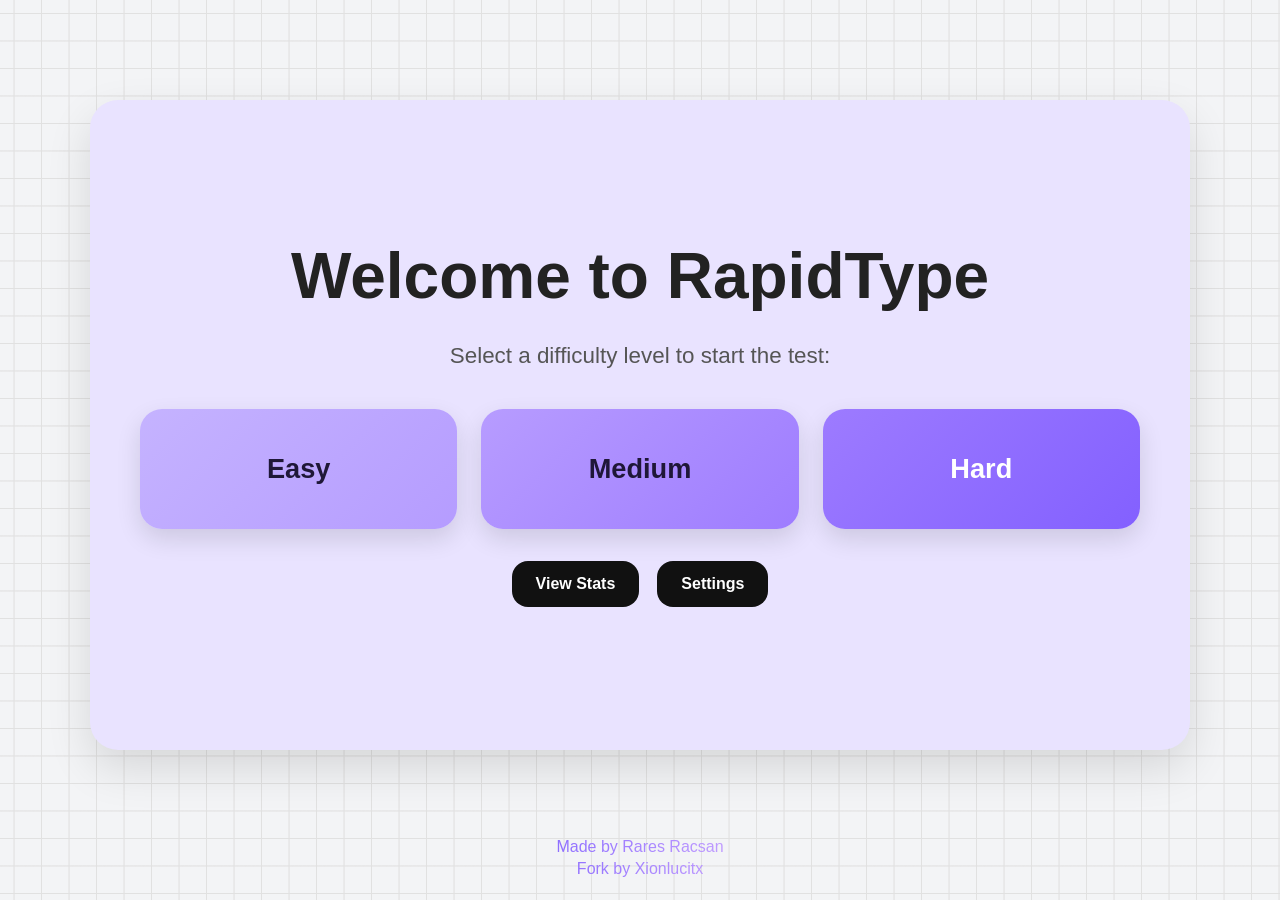
==== commit ee81c5d2: "Superfix 2" ====
--- a/index.html
+++ b/index.html
@@ -1,61 +1,77 @@
 <!DOCTYPE html>
 <html lang="en">
 <head>
-  <meta charset="UTF-8">
-  <meta name="viewport" content="width=device-width, initial-scale=1.0">
+  <meta charset="UTF-8" />
+  <meta name="viewport" content="width=device-width, initial-scale=1.0" />
   <title>RapidType - Typing Speed Test</title>
-  <link rel="stylesheet" href="index_style.css">
+  <link rel="stylesheet" href="index_style.css" />
 </head>
 <body>
-  <div class="container">
-    <h1>Welcome to RapidType</h1>
-    <p>Select a difficulty level to start the test:</p>
-    <div class="difficulty-buttons">
-      <button class="easy" onclick="startGame('easy')"><span>Easy</span></button>
-      <button class="medium" onclick="startGame('medium')"><span>Medium</span></button>
-      <button class="hard" onclick="startGame('hard')"><span>Hard</span></button>
+  <div class="page-shell">
+    <div class="container">
+      <h1>Welcome to RapidType</h1>
+      <p class="subtitle">Select a difficulty level to start the test:</p>
+
+      <div class="difficulty-buttons">
+        <button class="easy" onclick="startGame('easy')"><span>Easy</span></button>
+        <button class="medium" onclick="startGame('medium')"><span>Medium</span></button>
+        <button class="hard" onclick="startGame('hard')"><span>Hard</span></button>
+      </div>
+
+      <div class="main-actions">
+        <button id="view-stats-btn" class="view-stats-btn">View Stats</button>
+        <button id="settings-btn" class="settings-btn">Settings</button>
+      </div>
     </div>
-    <button id="view-stats-btn" class="view-stats-btn">View Stats</button>
-    <button id="settings-btn" class="settings-btn">Settings</button>
-  </div>
+  </div>
+
   <div class="settings-modal hidden" id="settings-modal">
     <div class="settings-content">
       <h2>Settings</h2>
+
       <div class="settings-section">
         <h3>Test Settings</h3>
         <div class="setting-item">
           <label>
-            <input type="radio" name="view-mode" value="vertical" checked> Vertical view
+            <input type="radio" name="view-mode" value="vertical" checked />
+            Vertical view
           </label>
         </div>
         <div class="setting-item">
           <label>
-            <input type="radio" name="view-mode" value="horizontal"> Horizontal view
+            <input type="radio" name="view-mode" value="horizontal" />
+            Horizontal view
           </label>
         </div>
       </div>
+
       <div class="settings-section">
         <h3>Visuals</h3>
         <div class="setting-item">
           <label>
-            <input type="checkbox" id="dark-mode-toggle-setting"> Dark mode
+            <input type="checkbox" id="dark-mode-toggle-setting" />
+            Dark mode
           </label>
         </div>
         <div class="setting-item">
           <label>
-            <input type="checkbox" id="show-results-toggle"> Show results popup
+            <input type="checkbox" id="show-results-toggle" />
+            Show results popup
           </label>
         </div>
       </div>
+
       <div class="settings-buttons">
         <button id="save-settings-btn" class="save-settings-btn">Save Settings</button>
         <button id="close-settings-btn">Close</button>
       </div>
     </div>
   </div>
+
   <div class="stats-modal hidden" id="stats-modal">
     <div class="stats-content">
       <h2>Your Typing Stats</h2>
+
       <div id="stats-summary">
         <div class="summary-item">
           <strong>High Score:</strong> <span id="high-score">0</span>
@@ -64,19 +80,23 @@
           <strong>Average Score:</strong> <span id="avg-score">0</span>
         </div>
       </div>
+
       <div class="difficulty-filter">
-        <label><input type="checkbox" value="easy" class="difficulty-checkbox" checked> Easy</label>
-        <label><input type="checkbox" value="medium" class="difficulty-checkbox" checked> Medium</label>
-        <label><input type="checkbox" value="hard" class="difficulty-checkbox" checked> Hard</label>
-        <label><input type="checkbox" id="perfect-game-checkbox" class="filter-checkbox"> Perfect Games</label>
-      </div>
+        <label><input type="checkbox" value="easy" class="difficulty-checkbox" checked /> Easy</label>
+        <label><input type="checkbox" value="medium" class="difficulty-checkbox" checked /> Medium</label>
+        <label><input type="checkbox" value="hard" class="difficulty-checkbox" checked /> Hard</label>
+        <label><input type="checkbox" id="perfect-game-checkbox" class="filter-checkbox" /> Perfect Games</label>
+      </div>
+
       <div id="stats-list"></div>
+
       <div class="stats-buttons">
         <button id="delete-all-stats-btn" class="delete-all-btn">Delete All Stats</button>
         <button id="close-stats-btn">Close</button>
       </div>
     </div>
   </div>
+
   <div class="confirm-modal hidden" id="confirm-modal">
     <div class="confirm-content">
       <h3 id="confirm-title">Confirm Deletion</h3>
@@ -88,10 +108,12 @@
       </div>
     </div>
   </div>
+
   <div class="footer" id="footertext">
     <p class="rainbow rainbow_text_animated">Made by Rares Racsan</p>
     <p class="rainbow rainbow_text_animated">Fork by Xionlucitx</p>
   </div>
+
   <script>
     function startGame(level) {
       window.location.href = `test.html?difficulty=${level}`;
@@ -113,7 +135,7 @@
     const cancelDeleteBtn = document.getElementById('cancel-delete-btn');
     const confirmTitle = document.getElementById('confirm-title');
     const confirmMessage = document.getElementById('confirm-message');
-    
+
     let pendingDeleteAction = null;
     let pendingDeleteIndex = null;
     const DELETE_RECORD_TEXT = 'delete record';
@@ -129,13 +151,13 @@
       const results = JSON.parse(localStorage.getItem('typingTestResults') || '[]');
       const selectedDifficulties = getSelectedDifficulties();
       const showPerfectOnly = perfectGameCheckbox.checked;
-      
+
       let filteredResults = results.filter(r => selectedDifficulties.includes(r.difficulty));
-      
+
       if (showPerfectOnly) {
         filteredResults = filteredResults.filter(r => r.isPerfectGame === true);
       }
-      
+
       if (results.length === 0) {
         statsList.innerHTML = '<p>No test results yet.</p>';
         highScoreSpan.textContent = '0';
@@ -145,22 +167,20 @@
         highScoreSpan.textContent = '0';
         avgScoreSpan.textContent = '0';
       } else {
-        // Calculate high score and average from FILTERED results
         const scores = filteredResults.map(r => r.score || 0);
         const highScore = Math.max(...scores);
         const avgScore = Math.round(scores.reduce((a, b) => a + b, 0) / scores.length);
-        
+
         highScoreSpan.textContent = highScore;
         avgScoreSpan.textContent = avgScore;
 
-        statsList.innerHTML = filteredResults.map((result, index) => {
+        statsList.innerHTML = filteredResults.map((result) => {
           const originalIndex = results.indexOf(result);
           const dateOnly = new Date(result.timestamp).toLocaleDateString();
-          const scores = filteredResults.map(r => r.score || 0);
-          const highScore = Math.max(...scores);
           const isHighScore = result.score === highScore;
           const starIcon = isHighScore ? ' ⭐' : '';
           const isPerfect = result.isPerfectGame ? ' class="perfect-accuracy"' : '';
+
           return `
             <div class="stat-item">
               <div class="stat-info">
@@ -208,7 +228,7 @@
 
     confirmDeleteBtn.addEventListener('click', () => {
       const inputValue = confirmInput.value.trim().toLowerCase();
-      
+
       if (pendingDeleteAction === 'single') {
         if (inputValue === DELETE_RECORD_TEXT) {
           const results = JSON.parse(localStorage.getItem('typingTestResults') || '[]');
@@ -262,56 +282,47 @@
     const viewModeRadios = document.querySelectorAll('input[name="view-mode"]');
     const body = document.body;
 
-    // Load saved settings
     function loadSettings() {
       const settings = JSON.parse(localStorage.getItem('typingTestSettings') || '{}');
       const viewMode = settings.viewMode || 'vertical';
       const darkMode = settings.darkMode || false;
-      const showResults = settings.showResults !== false; // Default to true
-
-      // Set radio buttons
+      const showResults = settings.showResults !== false;
+
       viewModeRadios.forEach(radio => {
         radio.checked = radio.value === viewMode;
       });
 
-      // Set checkboxes
       darkModeToggleSetting.checked = darkMode;
       showResultsToggle.checked = showResults;
 
-      // Apply current settings
       applySettings(settings);
     }
 
-    // Save settings
     function saveSettings() {
       const viewMode = document.querySelector('input[name="view-mode"]:checked').value;
       const darkMode = darkModeToggleSetting.checked;
       const showResults = showResultsToggle.checked;
 
       const settings = {
-        viewMode: viewMode,
-        darkMode: darkMode,
-        showResults: showResults
+        viewMode,
+        darkMode,
+        showResults
       };
 
       localStorage.setItem('typingTestSettings', JSON.stringify(settings));
       applySettings(settings);
     }
 
-    // Apply settings to the page
     function applySettings(settings) {
-      // Apply dark mode
       if (settings.darkMode) {
         body.classList.add('dark');
       } else {
         body.classList.remove('dark');
       }
 
-      // Store view mode for use in test page
       localStorage.setItem('viewMode', settings.viewMode || 'vertical');
     }
 
-    // Settings modal event listeners
     settingsBtn.addEventListener('click', () => {
       loadSettings();
       settingsModal.classList.remove('hidden');
@@ -327,7 +338,6 @@
       alert('Settings saved!');
     });
 
-    // Load settings on page load
     loadSettings();
   </script>
 </body>
--- a/index_style.css
+++ b/index_style.css
@@ -1,832 +1,399 @@
-body,
-html {
+*,
+*::before,
+*::after {
+  box-sizing: border-box;
+}
+
+html,
+body {
   margin: 0;
   padding: 0;
-  box-sizing: border-box;
-  font-family: Arial, sans-serif;
+  min-height: 100%;
+  font-family: -apple-system, BlinkMacSystemFont, "Segoe UI", Roboto, Oxygen,
+    Ubuntu, Cantarell, "Open Sans", "Helvetica Neue", sans-serif;
 }
 
 body {
-  display: flex;
+  --bg-color: #f3f4f6;
+  --grid-color: #e1e1e1;
+  --panel-bg: rgb(233, 227, 255);
+  --panel-bg-2: rgb(219, 209, 255);
+  --text-main: #222;
+  --text-soft: #555;
+  --btn-dark: #111;
+  --accent: rgb(181, 160, 255);
+
+  background-color: var(--bg-color);
+  background-image:
+    linear-gradient(
+      0deg,
+      transparent 24%,
+      var(--grid-color) 25%,
+      var(--grid-color) 26%,
+      transparent 27%,
+      transparent 74%,
+      var(--grid-color) 75%,
+      var(--grid-color) 76%,
+      transparent 77%,
+      transparent
+    ),
+    linear-gradient(
+      90deg,
+      transparent 24%,
+      var(--grid-color) 25%,
+      var(--grid-color) 26%,
+      transparent 27%,
+      transparent 74%,
+      var(--grid-color) 75%,
+      var(--grid-color) 76%,
+      transparent 77%,
+      transparent
+    );
+  background-size: 55px 55px;
+  color: var(--text-main);
+}
+
+body.dark {
+  --bg-color: #2e2e35;
+  --grid-color: #4b4b57;
+  --panel-bg: #3a344e;
+  --panel-bg-2: #463d60;
+  --text-main: #f1f1f1;
+  --text-soft: #d6d6d6;
+  --btn-dark: #d3d3d3;
+  --accent: rgb(181, 160, 255);
+}
+
+.page-shell {
+  min-height: 100vh;
+  display: flex;
+  align-items: center;
   justify-content: center;
-  align-items: center;
-  height: 100vh;
-  --bg-color: #f3f4f6;
-  --grid-color: #E1E1E1;
-  background-color: var(--bg-color);
-  background-image: linear-gradient(0deg, transparent 24%, var(--grid-color) 25%, var(--grid-color) 26%, transparent 27%,transparent 74%, var(--grid-color) 75%, var(--grid-color) 76%, transparent 77%,transparent),
-      linear-gradient(90deg, transparent 24%, var(--grid-color) 25%, var(--grid-color) 26%, transparent 27%,transparent 74%, var(--grid-color) 75%, var(--grid-color) 76%, transparent 77%,transparent);
-  background-size: 55px 55px;
-}
-
-.dark {
-  --bg-color: #333;
-  --grid-color: #555;
+  padding: 40px 24px 90px;
 }
 
 .container {
+  width: min(1100px, 95vw);
+  min-height: 650px;
+  background: var(--panel-bg);
+  border-radius: 28px;
+  box-shadow: 0 18px 45px rgba(0, 0, 0, 0.12);
+  padding: 56px 50px;
   text-align: center;
-  background: #fff;
-  padding: 20px;
-  width: 700px;
-  min-height: 200px;
-  border-radius: 8px;
-  box-shadow: 0 4px 6px rgba(0, 0, 0, 0.1);
   display: flex;
   flex-direction: column;
   justify-content: center;
+  gap: 32px;
+}
+
+h1 {
+  margin: 0;
+  font-size: clamp(2.8rem, 5vw, 4.5rem);
+  line-height: 1.05;
+  color: var(--text-main);
+}
+
+.subtitle {
+  margin: 0;
+  font-size: clamp(1.1rem, 2vw, 1.4rem);
+  color: var(--text-soft);
+}
+
+.difficulty-buttons {
+  display: grid;
+  grid-template-columns: repeat(3, minmax(180px, 1fr));
+  gap: 24px;
+  width: 100%;
+  margin-top: 8px;
+}
+
+.difficulty-buttons button {
+  border: none;
+  border-radius: 22px;
+  min-height: 120px;
+  font-size: 1.7rem;
+  font-weight: 700;
+  cursor: pointer;
+  transition: transform 0.18s ease, box-shadow 0.18s ease, filter 0.18s ease;
+  box-shadow: 0 10px 24px rgba(0, 0, 0, 0.12);
+}
+
+.difficulty-buttons button:hover {
+  transform: translateY(-4px);
+  filter: brightness(1.02);
+}
+
+.difficulty-buttons button span {
+  display: inline-block;
+}
+
+.easy {
+  background: linear-gradient(135deg, #c5b3ff, #b59cff);
+  color: #1f1738;
+}
+
+.medium {
+  background: linear-gradient(135deg, #b79cff, #9e7cff);
+  color: #1f1738;
+}
+
+.hard {
+  background: linear-gradient(135deg, #9d7bff, #8360ff);
+  color: white;
+}
+
+.main-actions {
+  display: flex;
+  justify-content: center;
+  gap: 18px;
+  flex-wrap: wrap;
+}
+
+.view-stats-btn,
+.settings-btn,
+.save-settings-btn,
+#close-settings-btn,
+#close-stats-btn,
+.delete-all-btn,
+.confirm-delete-btn,
+.cancel-delete-btn {
+  border: none;
+  border-radius: 16px;
+  padding: 14px 24px;
+  font-size: 1rem;
+  font-weight: 700;
+  cursor: pointer;
+  transition: transform 0.15s ease, opacity 0.15s ease, background 0.2s ease;
+}
+
+.view-stats-btn,
+.settings-btn,
+.save-settings-btn,
+#close-settings-btn,
+#close-stats-btn,
+.cancel-delete-btn {
+  background: var(--btn-dark);
+  color: white;
+}
+
+body.dark .view-stats-btn,
+body.dark .settings-btn,
+body.dark .save-settings-btn,
+body.dark #close-settings-btn,
+body.dark #close-stats-btn,
+body.dark .cancel-delete-btn {
+  color: #111;
+}
+
+.delete-all-btn,
+.confirm-delete-btn {
+  background: #d9534f;
+  color: white;
+}
+
+.view-stats-btn:hover,
+.settings-btn:hover,
+.save-settings-btn:hover,
+#close-settings-btn:hover,
+#close-stats-btn:hover,
+.delete-all-btn:hover,
+.confirm-delete-btn:hover,
+.cancel-delete-btn:hover {
+  transform: translateY(-2px);
+  opacity: 0.95;
+}
+
+.settings-modal,
+.stats-modal,
+.confirm-modal {
+  position: fixed;
+  inset: 0;
+  background: rgba(0, 0, 0, 0.45);
+  display: flex;
   align-items: center;
-  position: relative;
-}
-
-.dark-mode-btn {
-  background: transparent;
-  color: black;
-  border: 1px solid black;
-  padding: 5px 15px;
-  border-radius: 25px;
-  cursor: pointer;
-  position: absolute;
-  top: 10px;
-  right: 10px;
-  font-size: 17px;
-  font-weight: 600;
-  text-decoration: none;
-  outline: none;
-  overflow: hidden;
-  transition: color 0.3s 0.1s ease-out, border-color 0.3s 0.1s ease-out;
-  text-align: center;
-  z-index: 2;
-}
-
-.dark-mode-btn::before {
-  position: absolute;
-  top: 0;
-  left: 0;
-  right: 0;
-  bottom: 0;
-  margin: auto;
-  content: "";
-  border-radius: 50%;
-  display: block;
-  width: 20em;
-  height: 20em;
-  left: -5em;
-  text-align: center;
-  transition: box-shadow 0.5s ease-out;
-  z-index: -1;
-}
-
-.dark-mode-btn:hover {
-  color: #fff;
-}
-
-.dark-mode-btn:hover::before {
-  box-shadow: inset 0 0 0 10em black;
-}
-
-body.dark .dark-mode-btn {
-  color: #d3d3d3;
-  border: 1px solid #d3d3d3;
-}
-
-body.dark .dark-mode-btn:hover {
-  color: #fff;
-}
-
-body.dark .dark-mode-btn:hover::before {
-  box-shadow: inset 0 0 0 10em #d3d3d3;
-}
-
-.view-stats-btn {
-  background: transparent;
-  color: blue !important;
-  border: 1px solid blue;
-  padding: 5px 15px;
-  border-radius: 25px;
-  cursor: pointer;
-  margin-top: 10px;
-  position: relative;
-  font-size: 17px;
-  font-weight: 600;
-  text-decoration: none;
-  outline: none;
-  overflow: hidden;
-  transition: color 0.3s 0.1s ease-out;
-  text-align: center;
-  z-index: 2;
-}
-
-.view-stats-btn::before {
-  position: absolute;
-  top: 0;
-  left: 0;
-  right: 0;
-  bottom: 0;
-  margin: auto;
-  content: "";
-  border-radius: 50%;
-  display: block;
-  width: 20em;
-  height: 20em;
-  left: -5em;
-  text-align: center;
-  transition: box-shadow 0.5s ease-out;
-  z-index: -1;
-}
-
-.view-stats-btn:hover {
-  color: #fff !important;
-  border: 1px solid blue;
-}
-
-.view-stats-btn:hover::before {
-  box-shadow: inset 0 0 0 10em blue;
-}
-
-.settings-btn {
-  background: transparent;
-  color: green !important;
-  border: 1px solid green;
-  padding: 5px 15px;
-  border-radius: 25px;
-  cursor: pointer;
-  margin-top: 10px;
-  margin-left: 10px;
-  position: relative;
-  font-size: 17px;
-  font-weight: 600;
-  text-decoration: none;
-  outline: none;
-  overflow: hidden;
-  transition: color 0.3s 0.1s ease-out;
-  text-align: center;
-  z-index: 2;
-}
-
-.settings-btn::before {
-  position: absolute;
-  top: 0;
-  left: 0;
-  right: 0;
-  bottom: 0;
-  margin: auto;
-  content: "";
-  border-radius: 50%;
-  display: block;
-  width: 20em;
-  height: 20em;
-  left: -5em;
-  text-align: center;
-  transition: box-shadow 0.5s ease-out;
-  z-index: -1;
-}
-
-.settings-btn:hover {
-  color: #fff !important;
-  border: 1px solid green;
-}
-
-.settings-btn:hover::before {
-  box-shadow: inset 0 0 0 10em green;
-}
-
-.difficulty-buttons {
-  display: flex;
   justify-content: center;
-  gap: 20px;
-  width: 100%;
-  margin: 20px 0;
-}
-
-.settings-modal {
-  position: fixed;
-  top: 0;
-  left: 0;
-  width: 100%;
-  height: 100%;
-  background: rgba(0, 0, 0, 0.5);
-  display: flex;
-  justify-content: center;
+  padding: 24px;
+  z-index: 1000;
+}
+
+.hidden {
+  display: none !important;
+}
+
+.settings-content,
+.stats-content,
+.confirm-content {
+  width: min(760px, 95vw);
+  max-height: 85vh;
+  overflow-y: auto;
+  background: white;
+  color: #222;
+  border-radius: 24px;
+  padding: 32px;
+  box-shadow: 0 18px 45px rgba(0, 0, 0, 0.25);
+}
+
+.settings-content h2,
+.stats-content h2,
+.confirm-content h3 {
+  margin-top: 0;
+}
+
+.settings-section {
+  background: #f6f3ff;
+  border-radius: 18px;
+  padding: 18px;
+  margin-bottom: 20px;
+}
+
+.setting-item {
+  margin: 12px 0;
+  font-size: 1rem;
+}
+
+.settings-buttons,
+.stats-buttons,
+.confirm-buttons {
+  display: flex;
+  gap: 14px;
+  flex-wrap: wrap;
+  margin-top: 24px;
+}
+
+#stats-summary {
+  display: grid;
+  grid-template-columns: repeat(2, minmax(180px, 1fr));
+  gap: 14px;
+  margin-bottom: 20px;
+}
+
+.summary-item {
+  background: #f6f3ff;
+  border-radius: 16px;
+  padding: 16px;
+}
+
+.difficulty-filter {
+  display: flex;
+  gap: 18px;
+  flex-wrap: wrap;
   align-items: center;
-  z-index: 1000;
-}
-
-.settings-modal.hidden {
-  display: none;
-}
-
-.settings-content {
-  background: white;
-  color: rgb(0, 0, 139);
-  padding: 20px;
-  border-radius: 8px;
-  max-width: 500px;
-  max-height: 80%;
-  overflow-y: auto;
-  border: 2px solid rgb(34, 139, 34);
-  box-shadow: 0 4px 6px rgba(0, 0, 0, 0.1);
-}
-
-.settings-content h2 {
-  color: rgb(0, 0, 139);
-  margin-top: 0;
-  text-align: center;
-}
-
-.settings-section {
-  margin-bottom: 25px;
-  padding: 15px;
-  background: #f9f9f9;
-  border-radius: 5px;
-}
-
-.settings-section h3 {
-  margin-top: 0;
-  margin-bottom: 15px;
-  color: rgb(34, 139, 34);
-  font-size: 1.1em;
-}
-
-.setting-item {
-  margin-bottom: 15px;
+  margin-bottom: 20px;
+}
+
+#stats-list {
+  display: flex;
+  flex-direction: column;
+  gap: 14px;
+}
+
+.stat-item {
   display: flex;
   justify-content: space-between;
   align-items: center;
-}
-
-.setting-item label {
-  font-weight: 500;
-  flex: 1;
-}
-
-.setting-item select,
-.setting-item input[type="checkbox"] {
-  margin-left: 10px;
-}
-
-.setting-item button {
-  margin-left: 5px;
-  padding: 5px 10px;
-  border-radius: 3px;
-  border: 1px solid #ccc;
-  background: white;
+  gap: 14px;
+  background: #f7f7fb;
+  border-radius: 16px;
+  padding: 16px;
+}
+
+.stat-info {
+  text-align: left;
+  line-height: 1.5;
+}
+
+.delete-stat-btn {
+  border: none;
+  background: #d9534f;
+  color: white;
+  border-radius: 12px;
+  padding: 10px 16px;
+  font-weight: 700;
   cursor: pointer;
 }
 
-.setting-item button:hover {
-  background: #f0f0f0;
-}
-
-.export-btn {
-  background: #28a745;
-  color: white;
-  border-color: #28a745;
-}
-
-.import-btn {
-  background: #007bff;
-  color: white;
-  border-color: #007bff;
-}
-
-.reset-btn {
-  background: #dc3545;
-  color: white;
-  border-color: #dc3545;
-}
-
-.settings-buttons {
-  display: flex;
-  gap: 10px;
-  margin-top: 20px;
-  justify-content: center;
-}
-
-.save-settings-btn {
-  background: #28a745;
-  color: white;
-  border: none;
-  padding: 10px 20px;
-  border-radius: 5px;
-  cursor: pointer;
-  font-weight: 600;
-}
-
-.save-settings-btn:hover {
-  background: #218838;
-}
-
-.stats-modal {
-  position: fixed;
-  top: 0;
-  left: 0;
-  width: 100%;
-  height: 100%;
-  background: rgba(0, 0, 0, 0.5);
-  display: flex;
-  justify-content: center;
-  align-items: center;
-  z-index: 1000;
-}
-
-.stats-modal.hidden {
-  display: none;
-}
-
-.stats-content {
-  background: white;
-  color: rgb(0, 0, 139);
-  padding: 20px;
-  border-radius: 8px;
-  max-width: 600px;
-  max-height: 80%;
-  overflow-y: auto;
-  border: 2px solid rgb(181, 160, 255);
-  box-shadow: 0 4px 6px rgba(0, 0, 0, 0.1);
-}
-
-.stats-content h2 {
-  color: rgb(0, 0, 139);
-  margin-top: 0;
-}
-
-#close-stats-btn {
-  background: #dc3545;
-  color: white;
-  border: none;
-  padding: 10px 20px;
-  border-radius: 5px;
-  cursor: pointer;
-}
-
-#close-stats-btn:hover {
-  background: #c82333;
-}
-
-#stats-list {
-  margin-bottom: 20px;
-}
-
-.stat-item {
-  position: relative;
-  display: flex;
-  justify-content: space-between;
-  align-items: center;
-  border-bottom: 1px solid #ddd;
-  padding: 10px 0;
-  margin-bottom: 10px;
-}
-
-/* Settings Modal */
-.settings-modal {
-  position: fixed;
-  top: 0;
-  left: 0;
-  width: 100%;
-  height: 100%;
-  background: rgba(0, 0, 0, 0.5);
-  display: flex;
-  justify-content: center;
-  align-items: center;
-  z-index: 1000;
-}
-
-.settings-modal.hidden {
-  display: none;
-}
-
-.settings-content {
-  background: white;
-  color: rgb(0, 0, 139);
-  padding: 20px;
-  border-radius: 8px;
-  max-width: 400px;
-  border: 2px solid rgb(181, 160, 255);
-  box-shadow: 0 4px 6px rgba(0, 0, 0, 0.1);
-}
-
-.settings-content h2 {
-  color: rgb(0, 0, 139);
-  margin-top: 0;
-  text-align: center;
-}
-
-.settings-section {
-  margin-bottom: 20px;
-}
-
-.settings-section h3 {
-  color: rgb(0, 0, 139);
-  margin-bottom: 10px;
-  font-size: 1.1em;
-}
-
-.setting-item {
-  margin-bottom: 10px;
-}
-
-.setting-item label {
-  display: flex;
-  align-items: center;
-  cursor: pointer;
-}
-
-.setting-item input[type="radio"],
-.setting-item input[type="checkbox"] {
-  margin-right: 8px;
-}
-
-.settings-buttons {
-  display: flex;
-  justify-content: space-between;
-  margin-top: 20px;
-}
-
-.save-settings-btn {
-  background: #28a745;
-  color: white;
-  border: none;
-  padding: 10px 20px;
-  border-radius: 5px;
-  cursor: pointer;
-}
-
-.save-settings-btn:hover {
-  background: #218838;
-}
-
-#close-settings-btn {
-  background: #6c757d;
-  color: white;
-  border: none;
-  padding: 10px 20px;
-  border-radius: 5px;
-  cursor: pointer;
-}
-
-#close-settings-btn:hover {
-  background: #5a6268;
-}
-
-.stat-item:last-child {
-  border-bottom: none;
+.delete-stat-btn:hover {
+  opacity: 0.92;
 }
 
 .perfect-accuracy {
-  color: #00d4ff;
-  font-weight: bold;
-  text-shadow: 0 0 8px rgba(0, 212, 255, 0.8);
-  padding: 2px 6px;
-  border-radius: 3px;
-  background: rgba(0, 212, 255, 0.1);
-}
-
-#stats-summary {
-  background: #f0f0f0;
-  padding: 15px;
-  border-radius: 5px;
-  margin-bottom: 20px;
-}
-
-.summary-item {
-  display: flex;
-  justify-content: space-between;
-  margin-bottom: 10px;
-  font-size: 1.1em;
-}
-
-.summary-item:last-child {
-  margin-bottom: 0;
-}
-
-.difficulty-filter {
-  display: flex;
-  gap: 20px;
-  margin-bottom: 20px;
-  padding: 10px;
-  background: #f9f9f9;
-  border-radius: 5px;
-}
-
-.stats-controls {
-  display: flex;
-  flex-wrap: wrap;
-  gap: 12px;
-  align-items: center;
-  margin-bottom: 20px;
-  padding: 10px;
-  background: #eef2ff;
-  border-radius: 5px;
-}
-
-.stats-controls label,
-.stats-controls select,
-.stats-controls input {
-  font-size: 0.95em;
-}
-
-.stats-controls select,
-.stats-controls input {
-  border: 1px solid #ccc;
-  border-radius: 5px;
-  padding: 8px 10px;
-  min-height: 38px;
-}
-
-.stats-controls input {
-  min-width: 160px;
-  flex: 1;
-}
-
-.difficulty-filter label {
-  display: flex;
-  align-items: center;
-  gap: 5px;
-  cursor: pointer;
-  font-weight: 500;
-}
-
-.difficulty-checkbox {
-  cursor: pointer;
-  width: 18px;
-  height: 18px;
-}
-
-.filter-checkbox {
-  cursor: pointer;
-  width: 18px;
-  height: 18px;
-}
-
-.stat-info {
-  flex: 1;
-}
-
-.delete-stat-btn {
-  background: #dc3545;
-  color: white;
-  border: none;
-  padding: 5px 10px;
-  border-radius: 3px;
-  cursor: pointer;
-  font-size: 0.9em;
-  margin-left: 10px;
-}
-
-.delete-stat-btn:hover {
-  background: #c82333;
-}
-
-.stats-buttons {
-  display: flex;
-  gap: 10px;
-  margin-top: 20px;
-}
-
-.stats-buttons button {
-  flex: 1;
-}
-
-.confirm-modal {
-  position: fixed;
-  top: 0;
-  left: 0;
-  width: 100%;
-  height: 100%;
-  background: rgba(0, 0, 0, 0.8);
-  display: flex;
-  justify-content: center;
-  align-items: center;
-  z-index: 2000;
-}
-
-.confirm-modal.hidden {
-  display: none;
-}
-
-.confirm-content {
-  background: white;
-  color: #333;
-  padding: 30px;
-  border-radius: 8px;
-  max-width: 400px;
-  box-shadow: 0 4px 6px rgba(0, 0, 0, 0.3);
-  border: 2px solid #dc3545;
-}
-
-.confirm-content h3 {
-  color: #dc3545;
-  margin-top: 0;
-  margin-bottom: 10px;
-}
-
-.confirm-content p {
-  margin-bottom: 15px;
-  font-size: 0.95em;
+  color: #2ca24d;
+  font-weight: 700;
 }
 
 #confirm-input {
   width: 100%;
-  padding: 10px;
-  font-size: 1em;
-  border: 2px solid #ccc;
-  border-radius: 5px;
-  box-sizing: border-box;
-  margin-bottom: 20px;
-  font-family: monospace;
-  transition: border-color 0.2s;
+  margin-top: 12px;
+  padding: 14px 16px;
+  border-radius: 14px;
+  border: 1px solid #ccc;
+  font-size: 1rem;
+  outline: none;
 }
 
 #confirm-input:focus {
-  outline: none;
-  border-color: #007bff;
-}
-
-.confirm-buttons {
-  display: flex;
-  gap: 10px;
-}
-
-.confirm-delete-btn {
-  background: #dc3545;
-  color: white;
-  border: none;
-  padding: 10px 20px;
-  border-radius: 5px;
-  cursor: pointer;
-  flex: 1;
-  font-weight: 600;
-}
-
-.confirm-delete-btn:hover {
-  background: #c82333;
-}
-
-.cancel-delete-btn {
-  background: #6c757d;
-  color: white;
-  border: none;
-  padding: 10px 20px;
-  border-radius: 5px;
-  cursor: pointer;
-  flex: 1;
-  font-weight: 600;
-}
-
-.cancel-delete-btn:hover {
-  background: #5a6268;
-}
-
-.delete-all-btn {
-  background: #ffc107;
-  color: black;
-  border: none;
-  padding: 10px 20px;
-  border-radius: 5px;
-  cursor: pointer;
-  flex: 1;
-}
-
-.delete-all-btn:hover {
-  background: #e0a800;
-}
-
-button {
-  background: transparent;
-  position: relative;
-  padding: 5px 15px;
-  align-items: center;
-  font-size: 17px;
-  font-weight: 600;
-  text-decoration: none;
-  cursor: pointer;
-  border-radius: 25px;
-  outline: none;
-  overflow: hidden;
-  transition: color 0.3s 0.1s ease-out;
-  text-align: center;
-  z-index: 2;
-}
-
-button.easy {
-  color: green;
-  border: 1px solid green;
-}
-
-button.medium {
-  color: orange;
-  border: 1px solid orange;
-}
-
-button.hard {
-  color: red;
-  border: 1px solid red;
-}
-
-button span {
-  margin: 10px;
-}
-
-button::before {
-  position: absolute;
-  top: 0;
-  left: 0;
-  right: 0;
-  bottom: 0;
-  margin: auto;
-  content: "";
-  border-radius: 50%;
-  display: block;
-  width: 20em;
-  height: 20em;
-  left: -5em;
-  text-align: center;
-  transition: box-shadow 0.5s ease-out;
-  z-index: -1;
-}
-
-button.easy:hover {
-    color: #fff;
-    border: 1px solid green;
-}
-
-button.medium:hover {
-    color: #fff;
-    border: 1px solid orange;
-}
-
-button.hard:hover {
-  color: #fff;
-  border: 1px solid red;
-}
-
-button.easy:hover::before {
-    box-shadow: inset 0 0 0 10em green;
-  }
-
-button.medium:hover::before {
-  box-shadow: inset 0 0 0 10em orange;
-}
-
-button.hard:hover::before {
-  box-shadow: inset 0 0 0 10em red;
+  border-color: var(--accent);
+  box-shadow: 0 0 0 3px rgba(181, 160, 255, 0.18);
 }
 
 .footer {
   position: fixed;
-  bottom: 10px;
-  right: 10px;
-  font-size: 0.9em;
-  color: black;
-}
-
-.rainbow {
+  bottom: 18px;
+  left: 50%;
+  transform: translateX(-50%);
   text-align: center;
-  font-size: 15px;
+  font-size: 1rem;
+  color: var(--text-soft);
+}
+
+.footer p {
+  margin: 4px 0;
 }
 
 .rainbow_text_animated {
-  background: linear-gradient(to right, #6666ff, #0099ff , #00ff00, #ff3399, #6666ff);
+  background: linear-gradient(90deg, #8f6fff, #c09cff, #8f6fff);
   -webkit-background-clip: text;
-  background-clip: text;
-  color: transparent;
-  animation: rainbow_animation 6s ease-in-out infinite;
-  background-size: 400% 100%;
-}
-
-@keyframes rainbow_animation {
-  0%,100% {
-      background-position: 0 0;
-  }
-
-  50% {
-      background-position: 100% 0;
-  }
-}
-
-/* Dark mode styles for modals */
-body.dark .stats-content,
-body.dark .settings-content {
-  background: #333;
-  color: #d3d3d3;
-  border-color: #555;
-}
-
-body.dark .stats-content h2,
-body.dark .settings-content h2,
-body.dark .settings-section h3 {
-  color: #d3d3d3;
-}
-
-body.dark #stats-summary {
-  background: #444;
-}
-
-body.dark .stat-item {
-  border-bottom-color: #555;
-}
-
-body.dark .setting-item label {
-  color: #d3d3d3;
-}
+  -webkit-text-fill-color: transparent;
+  background-size: 200% auto;
+  animation: rainbowShift 4s linear infinite;
+}
+
+@keyframes rainbowShift {
+  to {
+    background-position: 200% center;
+  }
+}
+
+@media (max-width: 900px) {
+  .container {
+    min-height: 560px;
+    padding: 40px 24px;
+  }
+
+  .difficulty-buttons {
+    grid-template-columns: 1fr;
+  }
+
+  .difficulty-buttons button {
+    min-height: 90px;
+  }
+
+  #stats-summary {
+    grid-template-columns: 1fr;
+  }
+
+  .stat-item {
+    flex-direction: column;
+    align-items: stretch;
+  }
+
+  .footer {
+    position: static;
+    transform: none;
+    padding-bottom: 20px;
+  }
+
+  .page-shell {
+    padding-bottom: 24px;
+  }
+}
